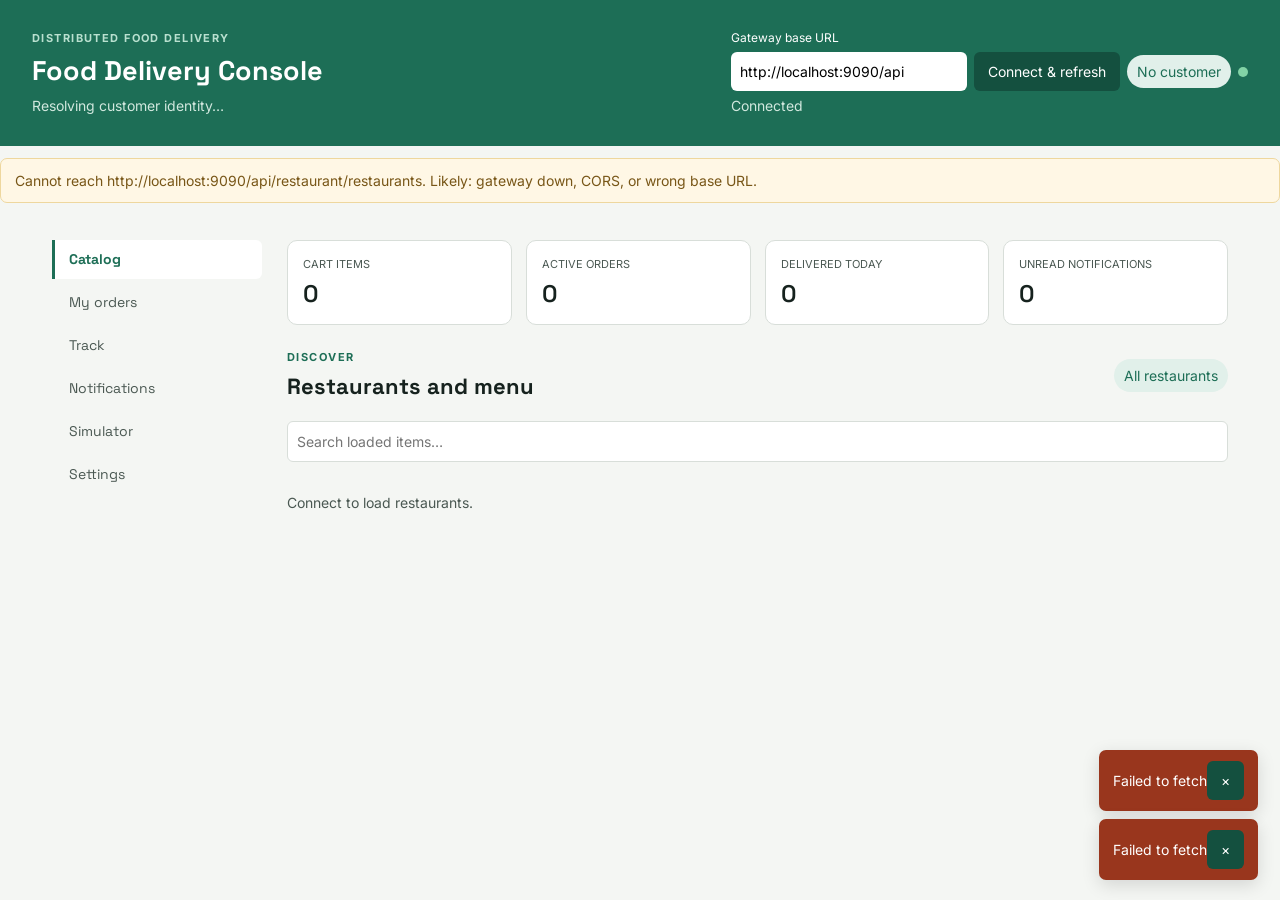
==== Assignment-2/client/index.html @ 1c13940f "Current State" ====
<!doctype html>
<html lang="en">
<head>
  <meta charset="utf-8">
  <meta name="viewport" content="width=device-width, initial-scale=1">
  <title>Food Delivery Console</title>
  <link rel="preconnect" href="https://fonts.googleapis.com">
  <link href="https://fonts.googleapis.com/css2?family=Inter:wght@400;500;600;700&family=Space+Grotesk:wght@500;600;700&display=swap" rel="stylesheet">
  <link rel="stylesheet" href="style.css">
</head>
<body>
  <header class="app-header">
    <div><p class="eyebrow">DISTRIBUTED FOOD DELIVERY</p><h1>Food Delivery Console</h1><p id="customerLine">Resolving customer identity…</p></div>
    <div class="connection">
      <label for="baseUrl">Gateway base URL</label>
      <div class="conn-row"><input id="baseUrl" type="url"><button id="connectBtn">Connect &amp; refresh</button><button id="customerChip" class="chip" title="Customer identity">No customer</button><i id="connDot" class="conn-dot" aria-label="Disconnected"></i></div>
      <p id="connectionState" class="status-msg" role="status"></p>
    </div>
  </header>
  <div id="banner" class="banner" hidden role="alert"></div>
  <main class="layout">
    <aside class="sidebar" aria-label="Console sections">
      <button class="tab active" data-tab="catalog">Catalog</button>
      <button class="tab" data-tab="orders">My orders</button>
      <button class="tab" data-tab="track">Track</button>
      <button class="tab" data-tab="notifications">Notifications <span id="unreadBadge"></span></button>
      <button class="tab" data-tab="simulator">Simulator</button>
      <button class="tab" data-tab="settings">Settings</button>
    </aside>
    <section class="content">
      <div class="stat-grid">
        <article class="stat-card"><span>Cart items</span><strong id="cartStat">0</strong></article>
        <article class="stat-card"><span>Active orders</span><strong id="activeStat">0</strong></article>
        <article class="stat-card"><span>Delivered today</span><strong id="deliveredStat">0</strong></article>
        <article class="stat-card"><span>Unread notifications</span><strong id="unreadStat">0</strong></article>
      </div>
      <section id="panel-catalog" class="panel active">
        <div class="section-heading"><div><p class="eyebrow">DISCOVER</p><h2>Restaurants and menu</h2></div><button id="allRestaurants" class="chip">All restaurants</button></div>
        <div class="filters"><input id="menuSearch" placeholder="Search loaded items…" aria-label="Search loaded menu items"></div>
        <div id="restaurantList" class="card-list"><p class="empty">Connect to load restaurants.</p></div>
        <div id="menuList" class="card-list"></div>
      </section>
      <section id="panel-orders" class="panel">
        <div class="section-heading"><div><p class="eyebrow">HISTORY</p><h2>My orders</h2></div><button id="reloadOrders">Reload</button></div>
        <div id="ordersList" class="card-list"><p class="empty">Resolve a customer to load orders.</p></div>
      </section>
      <section id="panel-track" class="panel">
        <div class="section-heading"><div><p class="eyebrow">LIVE STATUS</p><h2>Track order</h2></div><button id="openSimulator">Open in simulator</button></div>
        <div id="trackView" class="track-view"><p class="empty">Choose an order to begin tracking.</p></div>
      </section>
      <section id="panel-notifications" class="panel">
        <div class="section-heading"><div><p class="eyebrow">INBOX</p><h2>Notifications</h2></div><button id="reloadNotifications">Reload</button></div>
        <div id="notificationsList" class="card-list"><p class="empty">No notifications loaded.</p></div>
      </section>
      <section id="panel-simulator" class="panel">
        <div class="section-heading"><div><p class="eyebrow">DEMO HARNESS</p><h2>Simulator</h2></div><label class="toggle"><input id="autoDrive" type="checkbox"> Auto-drive this order</label></div>
        <p class="banner">Demo harness — stands in for the Restaurant and Driver clients.</p>
        <div class="two-col"><article class="sim-card"><h3>Kitchen</h3><label>Restaurant<select id="simRestaurant"></select></label><div id="kitchenList" class="card-list"><p class="empty">Select a restaurant.</p></div><div class="actions"><button id="markPreparing">Mark preparing</button><button id="markReady">Mark ready</button></div></article>
          <article class="sim-card"><h3>Driver</h3><button id="registerDriver">Register driver</button><div id="driverRoster" class="card-list"></div><div class="actions"><button id="pickupBtn">Pickup</button><button id="completeBtn">Complete</button><button id="failBtn">Fail</button></div><p id="degradedNote" class="muted"></p></article></div>
        <pre id="simLog" class="json-view"></pre>
      </section>
      <section id="panel-settings" class="panel">
        <div class="section-heading"><div><p class="eyebrow">PREFERENCES</p><h2>Settings</h2></div></div>
        <form id="settingsForm" class="stack"><label>Gateway base URL<input id="settingsBaseUrl" type="url"></label><label>Customer ID override<input id="settingsCustomerId" placeholder="Server-generated customer id"></label><label>Poll interval (ms)<input id="settingsPollMs" type="number" min="1000"></label><label><input id="settingsAutoRegister" type="checkbox"> Auto-register demo customer when no id is available</label><label><input id="settingsIdempotency" type="checkbox"> Use idempotency keys for order writes</label><button type="submit">Save settings</button><button type="button" id="resetState">Reset local state</button></form>
        <details><summary>Debug drawer (last 50 requests)</summary><pre id="debugLog" class="json-view"></pre></details>
      </section>
    </section>
  </main>
  <div id="orderSheet" class="sheet" hidden role="dialog" aria-modal="true" aria-labelledby="sheetTitle"><button class="sheet-close" id="closeSheet" aria-label="Close">×</button><h2 id="sheetTitle"></h2><p id="sheetPrice"></p><div class="qty-stepper"><button id="qtyDown">−</button><strong id="qtyValue">1</strong><button id="qtyUp">+</button></div><label>Delivery address<select id="addressSelect"></select></label><fieldset><legend>Payment</legend><label><input type="radio" name="payment" value="SIM_OK" checked> Simulate success</label><label><input type="radio" name="payment" value="SIM_DECLINE"> Simulate decline (AT-2)</label></fieldset><p id="sheetTotal"></p><p id="sheetMessage" class="status-msg"></p><button id="placeOrderBtn">Place order</button></div>
  <div id="errorSheet" class="sheet error-sheet" hidden role="dialog" aria-modal="true"><h2>API contract response needs attention</h2><p id="errorSummary"></p><pre id="errorRaw" class="json-view"></pre><button id="copyError">Copy response</button><button id="retryError">Retry</button><button id="cancelError">Cancel</button></div>
  <div id="toastStack" class="toast-stack" aria-live="polite"></div>
  <script src="app.js"></script>
</body>
</html>
---- Assignment-2/client/style.css ----
:root{--ink:#16221e;--ink-soft:#4a5852;--paper:#f4f6f3;--card:#fff;--line:#d8ded9;--accent:#1d6e56;--accent-dark:#14503f;--available:#1d6e56;--available-bg:#e1f0ea;--loaned:#8a5a12;--loaned-bg:#f9ecd8;--maintenance:#99361d;--maintenance-bg:#fbe6de;--disposed:#5f5e5a;--disposed-bg:#ecebe6}
*{box-sizing:border-box}body{margin:0;background:var(--paper);color:var(--ink);font:14px/1.5 Inter,system-ui,sans-serif}h1,h2,h3,.tab{font-family:"Space Grotesk",Inter,sans-serif}button,input,select{font:inherit}button{border:0;border-radius:6px;padding:9px 14px;background:var(--accent-dark);color:#fff;cursor:pointer}button:disabled{opacity:.45;cursor:not-allowed}.app-header{background:var(--accent);color:#fff;padding:26px 32px;display:flex;justify-content:space-between;gap:24px}.app-header h1{margin:0;font-size:27px}.app-header p{margin:4px 0;color:#d1e8de}.eyebrow{font-size:11px;letter-spacing:.13em;font-weight:700;color:var(--accent);margin:0 0 5px}.app-header .eyebrow{color:#b9e0cf}.connection{min-width:360px}.connection label{font-size:12px}.conn-row{display:flex;gap:7px;margin-top:5px;align-items:center}.conn-row input{min-width:180px;flex:1;padding:9px;border:0;border-radius:6px}.conn-dot{width:10px;height:10px;border-radius:50%;background:#b64839}.conn-dot.connected{background:#82d3a6}.chip{background:var(--available-bg);color:var(--accent);border-radius:18px;padding:6px 10px}.app-header .chip{white-space:nowrap}.layout{display:grid;grid-template-columns:210px 1fr;gap:25px;max-width:1240px;margin:auto;padding:25px 32px}.sidebar{display:flex;flex-direction:column;gap:4px}.tab{background:transparent;color:var(--ink-soft);text-align:left;border-left:3px solid transparent;border-radius:0 6px 6px 0}.tab.active{color:var(--accent);border-left-color:var(--accent);background:#fff;font-weight:700}.tab span{float:right}.content{min-width:0}.stat-grid{display:grid;grid-template-columns:repeat(4,1fr);gap:14px;margin-bottom:24px}.stat-card{background:var(--card);border:1px solid var(--line);border-radius:10px;padding:15px}.stat-card span{display:block;text-transform:uppercase;font-size:11px;color:var(--ink-soft)}.stat-card strong{display:block;font:600 24px "Space Grotesk";margin-top:5px}.panel{display:none}.panel.active{display:block}.section-heading{display:flex;justify-content:space-between;align-items:center;margin-bottom:18px}.section-heading h2{margin:0;font-size:22px}.filters{display:flex;gap:8px;margin-bottom:16px}.filters input,form.stack input,form.stack select,.sim-card select{width:100%;padding:9px;border:1px solid var(--line);border-radius:6px;background:#fff}.card-list{display:flex;flex-direction:column;gap:10px}.asset-card{background:var(--card);border:1px solid var(--line);border-radius:10px;padding:14px}.asset-card.clickable{cursor:pointer}.asset-card.clickable:hover{border-color:var(--accent)}.badge{display:inline-block;border-radius:18px;padding:4px 9px;font-size:11px;font-weight:700;background:var(--available-bg);color:var(--available)}.badge.created{background:#e9f0ff;color:#315fa8}.badge.confirmed{background:#e5efff;color:#2e6ba9}.badge.preparing{background:#fff2dc;color:#a56816}.badge.ready{background:#e7f5df;color:#4e832b}.badge.out_for_delivery{background:#e6f0ff;color:#3d6591}.badge.delivered{background:var(--available-bg);color:var(--available)}.badge.cancelled,.badge.payment-failed{background:var(--maintenance-bg);color:var(--maintenance)}.badge.payment-pending{background:#f1f1ed;color:var(--ink-soft)}.badge.payment-paid{background:var(--available-bg);color:var(--available)}.badge.payment-refunded{background:#eee8fb;color:#7053a1}.empty,.muted{color:var(--ink-soft)}.two-col{display:grid;grid-template-columns:1fr 1fr;gap:16px}.sim-card{background:#fff;border:1px solid var(--line);border-radius:10px;padding:16px}.sim-card h3{margin-top:0}.sim-card>label{display:block;margin-bottom:12px}.actions{display:flex;gap:7px;flex-wrap:wrap;margin-top:12px}.status-msg.ok{color:var(--accent)}.status-msg.err{color:var(--maintenance)}.banner{padding:11px 14px;margin:12px 0;background:#fff7e5;border:1px solid #eed79e;border-radius:7px;color:#785617}.toast-stack{position:fixed;right:22px;bottom:20px;display:flex;flex-direction:column;gap:8px;z-index:5}.toast{background:var(--accent-dark);color:#fff;border-radius:7px;padding:11px 14px;box-shadow:0 5px 18px #0002}.toast.warn{background:#916116}.toast.err{background:var(--maintenance)}.sheet{position:fixed;right:0;top:0;height:100%;width:min(430px,100%);background:#fff;box-shadow:-8px 0 30px #0002;z-index:4;padding:28px;overflow:auto}.sheet-close{float:right;background:transparent;color:var(--ink);font-size:24px;padding:0}.sheet label,.sheet fieldset{display:block;margin:16px 0}.sheet select{width:100%;padding:9px;border:1px solid var(--line);border-radius:6px}.qty-stepper{display:flex;align-items:center;gap:20px;margin:18px 0}.qty-stepper button{font-size:20px;width:38px}.stepper{display:flex;justify-content:space-between;gap:3px;margin:22px 0}.step{flex:1;text-align:center;font-size:11px;color:var(--ink-soft);position:relative}.step:before{content:"";display:block;margin:auto auto 6px;width:18px;height:18px;border-radius:50%;border:2px solid var(--line);background:#fff}.step.done:before{background:var(--accent);border-color:var(--accent)}.step.current:before{border-color:var(--accent);box-shadow:0 0 0 3px var(--available-bg)}.step.cancelled:before{background:var(--maintenance);border-color:var(--maintenance)}.timeline,.feed{border-left:2px solid var(--line);padding-left:14px}.timeline-row,.feed-row{padding:6px 0}.driver-card,.kitchen-row{border:1px solid var(--line);border-radius:7px;padding:10px;margin-top:8px}.json-view{white-space:pre-wrap;overflow:auto;font:12px ui-monospace,monospace}.toggle{color:var(--accent);font-weight:600}form.stack{display:flex;flex-direction:column;gap:12px;max-width:500px}form.stack label{color:var(--ink-soft)}details{margin-top:20px}@media(max-width:900px){.layout{grid-template-columns:1fr;padding:20px}.sidebar{flex-direction:row;overflow:auto}.tab{white-space:nowrap;border-left:0;border-bottom:3px solid transparent}.tab.active{border-bottom-color:var(--accent)}.app-header{display:block}.connection{margin-top:18px}.stat-grid{grid-template-columns:repeat(2,1fr)}}@media(max-width:640px){.app-header{padding:22px 16px}.layout{padding:16px}.two-col{grid-template-columns:1fr}.sheet{width:100%}.stat-grid{grid-template-columns:1fr 1fr}.conn-row{flex-wrap:wrap}.connection{min-width:0}}
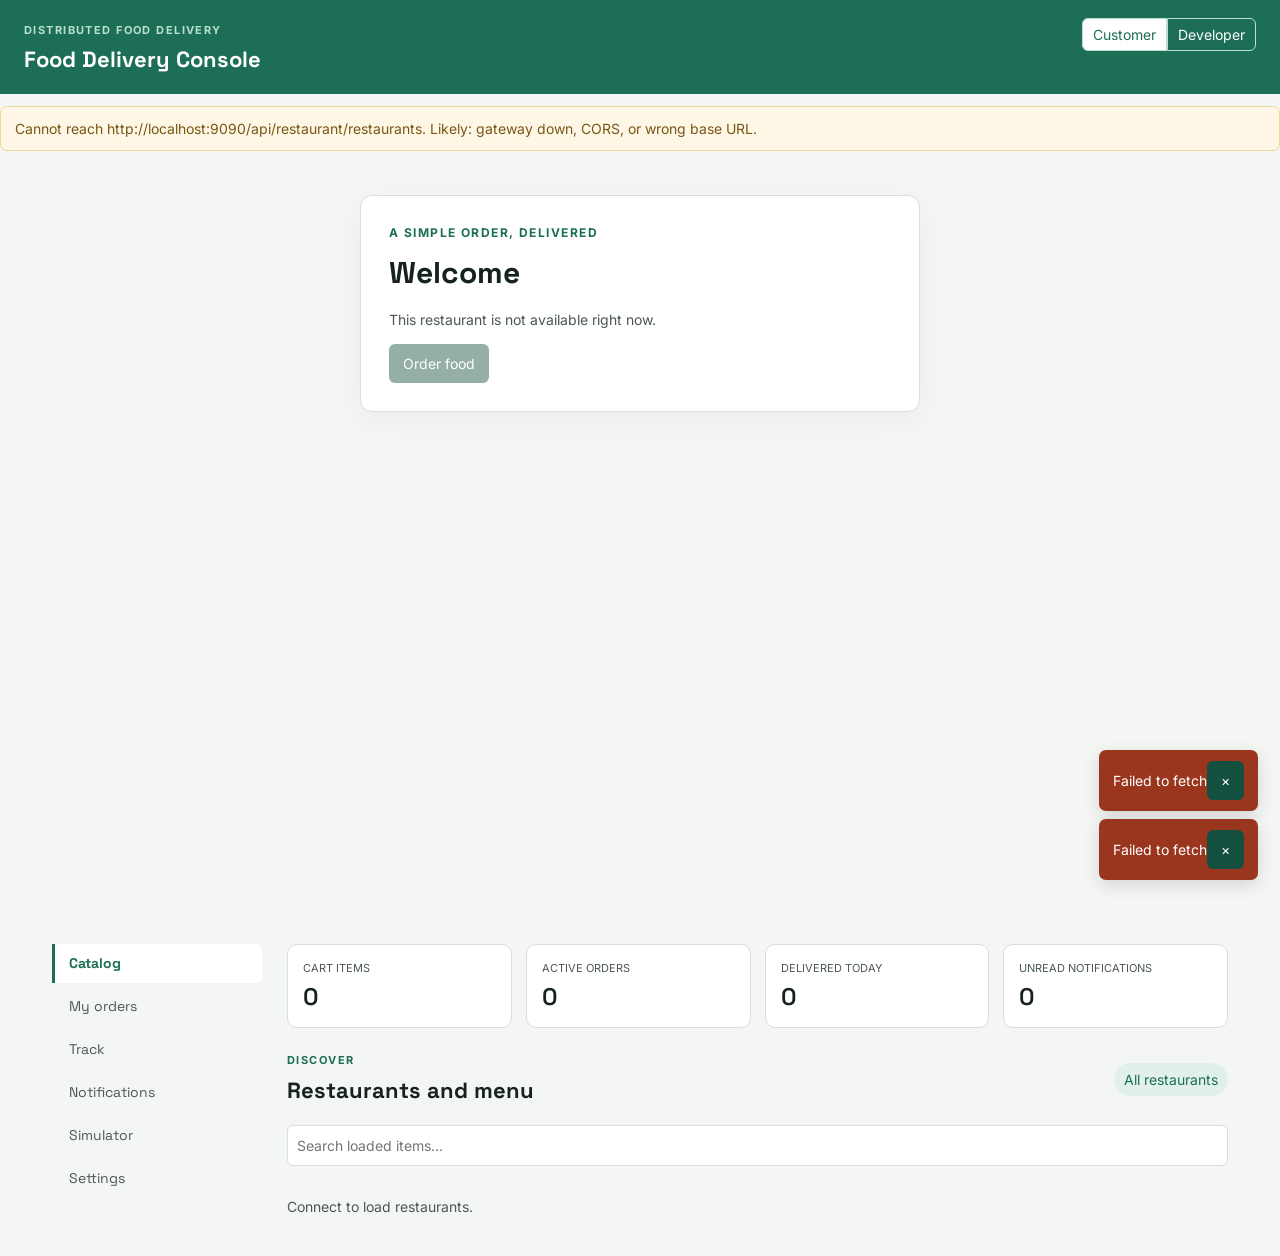
==== commit dc51582a: "Update food delivery client and services Co-authored-by: Copilot <223556219+Copilot@users.noreply.gi" ====
--- a/Assignment-2/client/index.html
+++ b/Assignment-2/client/index.html
@@ -12,13 +12,18 @@
   <header class="app-header">
     <div><p class="eyebrow">DISTRIBUTED FOOD DELIVERY</p><h1>Food Delivery Console</h1><p id="customerLine">Resolving customer identity…</p></div>
     <div class="connection">
+      <div class="mode-toggle" role="group" aria-label="View mode"><button id="customerMode" type="button">Customer</button><button id="developerMode" type="button">Developer</button></div>
       <label for="baseUrl">Gateway base URL</label>
       <div class="conn-row"><input id="baseUrl" type="url"><button id="connectBtn">Connect &amp; refresh</button><button id="customerChip" class="chip" title="Customer identity">No customer</button><i id="connDot" class="conn-dot" aria-label="Disconnected"></i></div>
       <p id="connectionState" class="status-msg" role="status"></p>
     </div>
   </header>
   <div id="banner" class="banner" hidden role="alert"></div>
-  <main class="layout">
+  <main id="customerShell" class="customer-shell" hidden>
+    <section id="customerView" class="customer-view"></section>
+    <div id="customerProgress" class="customer-progress" hidden></div>
+  </main>
+  <main id="developerShell" class="layout">
     <aside class="sidebar" aria-label="Console sections">
       <button class="tab active" data-tab="catalog">Catalog</button>
       <button class="tab" data-tab="orders">My orders</button>
--- a/Assignment-2/client/style.css
+++ b/Assignment-2/client/style.css
@@ -1,2 +1,5 @@
 :root{--ink:#16221e;--ink-soft:#4a5852;--paper:#f4f6f3;--card:#fff;--line:#d8ded9;--accent:#1d6e56;--accent-dark:#14503f;--available:#1d6e56;--available-bg:#e1f0ea;--loaned:#8a5a12;--loaned-bg:#f9ecd8;--maintenance:#99361d;--maintenance-bg:#fbe6de;--disposed:#5f5e5a;--disposed-bg:#ecebe6}
 *{box-sizing:border-box}body{margin:0;background:var(--paper);color:var(--ink);font:14px/1.5 Inter,system-ui,sans-serif}h1,h2,h3,.tab{font-family:"Space Grotesk",Inter,sans-serif}button,input,select{font:inherit}button{border:0;border-radius:6px;padding:9px 14px;background:var(--accent-dark);color:#fff;cursor:pointer}button:disabled{opacity:.45;cursor:not-allowed}.app-header{background:var(--accent);color:#fff;padding:26px 32px;display:flex;justify-content:space-between;gap:24px}.app-header h1{margin:0;font-size:27px}.app-header p{margin:4px 0;color:#d1e8de}.eyebrow{font-size:11px;letter-spacing:.13em;font-weight:700;color:var(--accent);margin:0 0 5px}.app-header .eyebrow{color:#b9e0cf}.connection{min-width:360px}.connection label{font-size:12px}.conn-row{display:flex;gap:7px;margin-top:5px;align-items:center}.conn-row input{min-width:180px;flex:1;padding:9px;border:0;border-radius:6px}.conn-dot{width:10px;height:10px;border-radius:50%;background:#b64839}.conn-dot.connected{background:#82d3a6}.chip{background:var(--available-bg);color:var(--accent);border-radius:18px;padding:6px 10px}.app-header .chip{white-space:nowrap}.layout{display:grid;grid-template-columns:210px 1fr;gap:25px;max-width:1240px;margin:auto;padding:25px 32px}.sidebar{display:flex;flex-direction:column;gap:4px}.tab{background:transparent;color:var(--ink-soft);text-align:left;border-left:3px solid transparent;border-radius:0 6px 6px 0}.tab.active{color:var(--accent);border-left-color:var(--accent);background:#fff;font-weight:700}.tab span{float:right}.content{min-width:0}.stat-grid{display:grid;grid-template-columns:repeat(4,1fr);gap:14px;margin-bottom:24px}.stat-card{background:var(--card);border:1px solid var(--line);border-radius:10px;padding:15px}.stat-card span{display:block;text-transform:uppercase;font-size:11px;color:var(--ink-soft)}.stat-card strong{display:block;font:600 24px "Space Grotesk";margin-top:5px}.panel{display:none}.panel.active{display:block}.section-heading{display:flex;justify-content:space-between;align-items:center;margin-bottom:18px}.section-heading h2{margin:0;font-size:22px}.filters{display:flex;gap:8px;margin-bottom:16px}.filters input,form.stack input,form.stack select,.sim-card select{width:100%;padding:9px;border:1px solid var(--line);border-radius:6px;background:#fff}.card-list{display:flex;flex-direction:column;gap:10px}.asset-card{background:var(--card);border:1px solid var(--line);border-radius:10px;padding:14px}.asset-card.clickable{cursor:pointer}.asset-card.clickable:hover{border-color:var(--accent)}.badge{display:inline-block;border-radius:18px;padding:4px 9px;font-size:11px;font-weight:700;background:var(--available-bg);color:var(--available)}.badge.created{background:#e9f0ff;color:#315fa8}.badge.confirmed{background:#e5efff;color:#2e6ba9}.badge.preparing{background:#fff2dc;color:#a56816}.badge.ready{background:#e7f5df;color:#4e832b}.badge.out_for_delivery{background:#e6f0ff;color:#3d6591}.badge.delivered{background:var(--available-bg);color:var(--available)}.badge.cancelled,.badge.payment-failed{background:var(--maintenance-bg);color:var(--maintenance)}.badge.payment-pending{background:#f1f1ed;color:var(--ink-soft)}.badge.payment-paid{background:var(--available-bg);color:var(--available)}.badge.payment-refunded{background:#eee8fb;color:#7053a1}.empty,.muted{color:var(--ink-soft)}.two-col{display:grid;grid-template-columns:1fr 1fr;gap:16px}.sim-card{background:#fff;border:1px solid var(--line);border-radius:10px;padding:16px}.sim-card h3{margin-top:0}.sim-card>label{display:block;margin-bottom:12px}.actions{display:flex;gap:7px;flex-wrap:wrap;margin-top:12px}.status-msg.ok{color:var(--accent)}.status-msg.err{color:var(--maintenance)}.banner{padding:11px 14px;margin:12px 0;background:#fff7e5;border:1px solid #eed79e;border-radius:7px;color:#785617}.toast-stack{position:fixed;right:22px;bottom:20px;display:flex;flex-direction:column;gap:8px;z-index:5}.toast{background:var(--accent-dark);color:#fff;border-radius:7px;padding:11px 14px;box-shadow:0 5px 18px #0002}.toast.warn{background:#916116}.toast.err{background:var(--maintenance)}.sheet{position:fixed;right:0;top:0;height:100%;width:min(430px,100%);background:#fff;box-shadow:-8px 0 30px #0002;z-index:4;padding:28px;overflow:auto}.sheet-close{float:right;background:transparent;color:var(--ink);font-size:24px;padding:0}.sheet label,.sheet fieldset{display:block;margin:16px 0}.sheet select{width:100%;padding:9px;border:1px solid var(--line);border-radius:6px}.qty-stepper{display:flex;align-items:center;gap:20px;margin:18px 0}.qty-stepper button{font-size:20px;width:38px}.stepper{display:flex;justify-content:space-between;gap:3px;margin:22px 0}.step{flex:1;text-align:center;font-size:11px;color:var(--ink-soft);position:relative}.step:before{content:"";display:block;margin:auto auto 6px;width:18px;height:18px;border-radius:50%;border:2px solid var(--line);background:#fff}.step.done:before{background:var(--accent);border-color:var(--accent)}.step.current:before{border-color:var(--accent);box-shadow:0 0 0 3px var(--available-bg)}.step.cancelled:before{background:var(--maintenance);border-color:var(--maintenance)}.timeline,.feed{border-left:2px solid var(--line);padding-left:14px}.timeline-row,.feed-row{padding:6px 0}.driver-card,.kitchen-row{border:1px solid var(--line);border-radius:7px;padding:10px;margin-top:8px}.json-view{white-space:pre-wrap;overflow:auto;font:12px ui-monospace,monospace}.toggle{color:var(--accent);font-weight:600}form.stack{display:flex;flex-direction:column;gap:12px;max-width:500px}form.stack label{color:var(--ink-soft)}details{margin-top:20px}@media(max-width:900px){.layout{grid-template-columns:1fr;padding:20px}.sidebar{flex-direction:row;overflow:auto}.tab{white-space:nowrap;border-left:0;border-bottom:3px solid transparent}.tab.active{border-bottom-color:var(--accent)}.app-header{display:block}.connection{margin-top:18px}.stat-grid{grid-template-columns:repeat(2,1fr)}}@media(max-width:640px){.app-header{padding:22px 16px}.layout{padding:16px}.two-col{grid-template-columns:1fr}.sheet{width:100%}.stat-grid{grid-template-columns:1fr 1fr}.conn-row{flex-wrap:wrap}.connection{min-width:0}}
+.mode-toggle{display:flex;justify-content:flex-end;margin-bottom:8px}.mode-toggle button{border:1px solid #b9e0cf;border-radius:0;padding:5px 10px;background:transparent;color:#fff}.mode-toggle button:first-child{border-radius:6px 0 0 6px}.mode-toggle button:last-child{border-radius:0 6px 6px 0}.mode-toggle button.active{background:#fff;color:var(--accent)}
+.customer-mode .app-header{padding:18px 24px}.customer-mode .app-header h1{font-size:22px}.customer-mode #customerLine,.customer-mode .connection>label,.customer-mode .connection>.conn-row,.customer-mode #connectionState{display:none}.customer-mode .connection{min-width:0}.customer-mode .mode-toggle{margin:0}.customer-mode .customer-chip{display:none}
+.customer-shell{min-height:calc(100vh - 144px);padding:32px 18px 88px;background:var(--paper)}.customer-view{max-width:560px;margin:0 auto;animation:customer-in .22s ease}.customer-view.leaving{animation:customer-out .22s ease}.customer-card{background:var(--card);border:1px solid var(--line);border-radius:12px;padding:28px;box-shadow:0 8px 30px #16221e0b}.customer-card h2{font-size:30px;margin:8px 0}.customer-card h3{margin-top:0}.customer-card p{color:var(--ink-soft)}.customer-brand{color:var(--accent);font-size:12px;font-weight:700;letter-spacing:.12em}.customer-menu{display:grid;gap:10px}.customer-item{display:flex;justify-content:space-between;align-items:center;text-align:left;background:#fff;color:var(--ink);border:1px solid var(--line);border-radius:9px;padding:15px}.customer-item:hover{border-color:var(--accent)}.customer-item.unavailable{opacity:.45;cursor:not-allowed}.customer-checkout{display:grid;gap:14px}.customer-checkout label{display:grid;gap:5px;color:var(--ink-soft)}.customer-checkout select{padding:10px;border:1px solid var(--line);border-radius:6px;background:#fff}.customer-choice{display:flex;gap:12px;flex-wrap:wrap}.customer-choice label{display:block;border:1px solid var(--line);padding:10px;border-radius:7px;color:var(--ink)}.customer-actions{display:flex;gap:9px;flex-wrap:wrap;margin-top:20px}.customer-progress{position:fixed;left:0;right:0;bottom:0;background:#fff;border-top:1px solid var(--line);padding:10px 18px;z-index:3}.customer-progress-inner{max-width:560px;margin:auto}.customer-progress-label{display:flex;justify-content:space-between;color:var(--ink-soft);font-size:12px}.progress-track{height:5px;background:var(--line);border-radius:5px;margin-top:6px;overflow:hidden}.progress-fill{height:100%;background:var(--accent);transition:width .22s ease}.customer-toast{margin-top:16px;padding:11px;background:var(--available-bg);color:var(--accent-dark);border-radius:7px}@keyframes customer-in{from{opacity:0;transform:translateX(18px)}to{opacity:1;transform:none}}@keyframes customer-out{to{opacity:0;transform:translateX(-18px)}}@media(prefers-reduced-motion:reduce){.customer-view,.progress-fill{animation:none;transition:none}}@media(max-width:640px){.customer-shell{padding:18px 12px 86px}.customer-card{padding:21px}.customer-card h2{font-size:25px}}
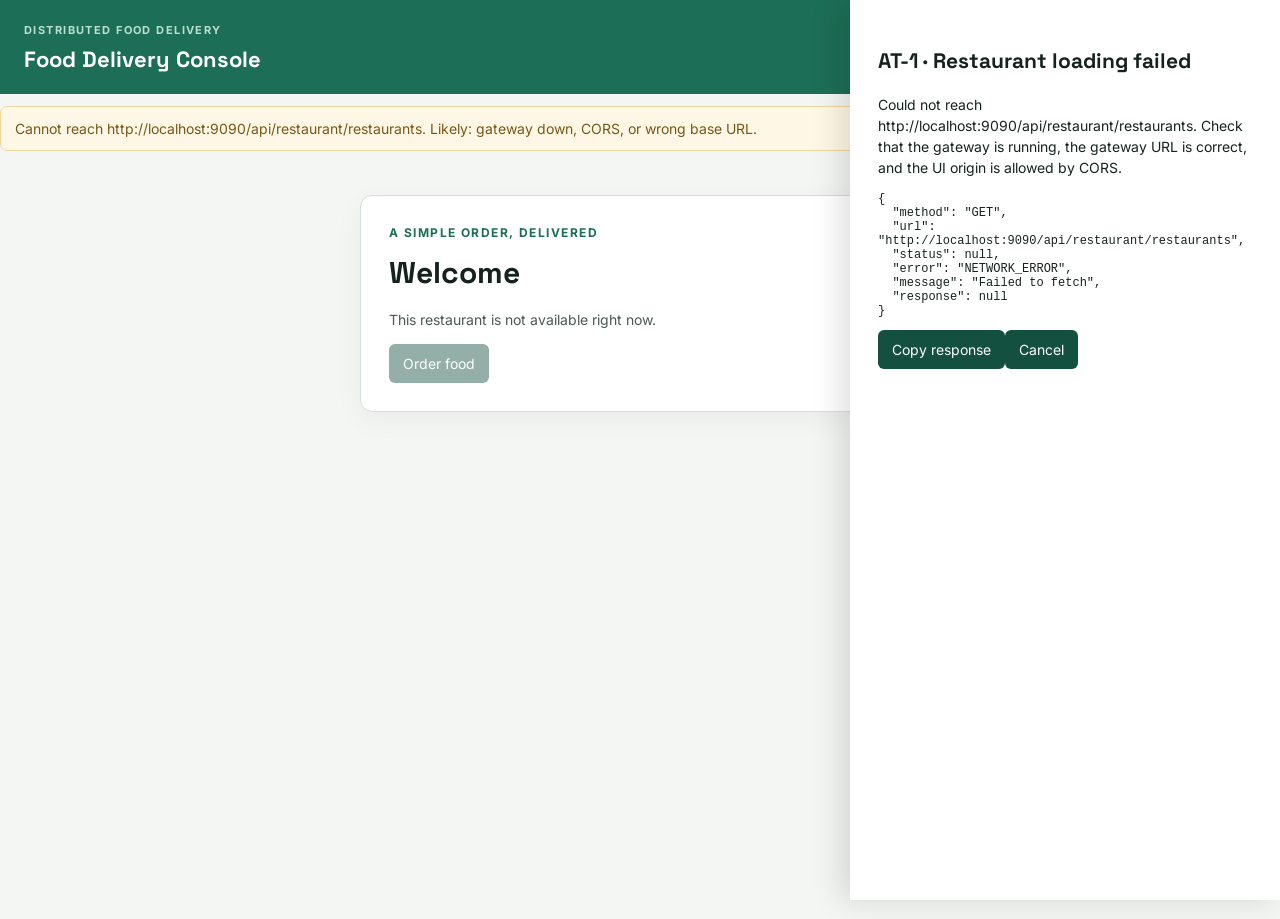
==== commit 965b4cc1: "Further refinement necessary" ====
--- a/Assignment-2/client/index.html
+++ b/Assignment-2/client/index.html
@@ -72,7 +72,7 @@
     </section>
   </main>
   <div id="orderSheet" class="sheet" hidden role="dialog" aria-modal="true" aria-labelledby="sheetTitle"><button class="sheet-close" id="closeSheet" aria-label="Close">×</button><h2 id="sheetTitle"></h2><p id="sheetPrice"></p><div class="qty-stepper"><button id="qtyDown">−</button><strong id="qtyValue">1</strong><button id="qtyUp">+</button></div><label>Delivery address<select id="addressSelect"></select></label><fieldset><legend>Payment</legend><label><input type="radio" name="payment" value="SIM_OK" checked> Simulate success</label><label><input type="radio" name="payment" value="SIM_DECLINE"> Simulate decline (AT-2)</label></fieldset><p id="sheetTotal"></p><p id="sheetMessage" class="status-msg"></p><button id="placeOrderBtn">Place order</button></div>
-  <div id="errorSheet" class="sheet error-sheet" hidden role="dialog" aria-modal="true"><h2>API contract response needs attention</h2><p id="errorSummary"></p><pre id="errorRaw" class="json-view"></pre><button id="copyError">Copy response</button><button id="retryError">Retry</button><button id="cancelError">Cancel</button></div>
+  <div id="errorSheet" class="sheet error-sheet" hidden role="dialog" aria-modal="true"><h2 id="errorTitle">API response needs attention</h2><p id="errorSummary"></p><pre id="errorRaw" class="json-view"></pre><button id="copyError">Copy response</button><button id="retryError">Retry</button><button id="cancelError">Cancel</button></div>
   <div id="toastStack" class="toast-stack" aria-live="polite"></div>
   <script src="app.js"></script>
 </body>
--- a/Assignment-2/client/style.css
+++ b/Assignment-2/client/style.css
@@ -2,4 +2,5 @@
 *{box-sizing:border-box}body{margin:0;background:var(--paper);color:var(--ink);font:14px/1.5 Inter,system-ui,sans-serif}h1,h2,h3,.tab{font-family:"Space Grotesk",Inter,sans-serif}button,input,select{font:inherit}button{border:0;border-radius:6px;padding:9px 14px;background:var(--accent-dark);color:#fff;cursor:pointer}button:disabled{opacity:.45;cursor:not-allowed}.app-header{background:var(--accent);color:#fff;padding:26px 32px;display:flex;justify-content:space-between;gap:24px}.app-header h1{margin:0;font-size:27px}.app-header p{margin:4px 0;color:#d1e8de}.eyebrow{font-size:11px;letter-spacing:.13em;font-weight:700;color:var(--accent);margin:0 0 5px}.app-header .eyebrow{color:#b9e0cf}.connection{min-width:360px}.connection label{font-size:12px}.conn-row{display:flex;gap:7px;margin-top:5px;align-items:center}.conn-row input{min-width:180px;flex:1;padding:9px;border:0;border-radius:6px}.conn-dot{width:10px;height:10px;border-radius:50%;background:#b64839}.conn-dot.connected{background:#82d3a6}.chip{background:var(--available-bg);color:var(--accent);border-radius:18px;padding:6px 10px}.app-header .chip{white-space:nowrap}.layout{display:grid;grid-template-columns:210px 1fr;gap:25px;max-width:1240px;margin:auto;padding:25px 32px}.sidebar{display:flex;flex-direction:column;gap:4px}.tab{background:transparent;color:var(--ink-soft);text-align:left;border-left:3px solid transparent;border-radius:0 6px 6px 0}.tab.active{color:var(--accent);border-left-color:var(--accent);background:#fff;font-weight:700}.tab span{float:right}.content{min-width:0}.stat-grid{display:grid;grid-template-columns:repeat(4,1fr);gap:14px;margin-bottom:24px}.stat-card{background:var(--card);border:1px solid var(--line);border-radius:10px;padding:15px}.stat-card span{display:block;text-transform:uppercase;font-size:11px;color:var(--ink-soft)}.stat-card strong{display:block;font:600 24px "Space Grotesk";margin-top:5px}.panel{display:none}.panel.active{display:block}.section-heading{display:flex;justify-content:space-between;align-items:center;margin-bottom:18px}.section-heading h2{margin:0;font-size:22px}.filters{display:flex;gap:8px;margin-bottom:16px}.filters input,form.stack input,form.stack select,.sim-card select{width:100%;padding:9px;border:1px solid var(--line);border-radius:6px;background:#fff}.card-list{display:flex;flex-direction:column;gap:10px}.asset-card{background:var(--card);border:1px solid var(--line);border-radius:10px;padding:14px}.asset-card.clickable{cursor:pointer}.asset-card.clickable:hover{border-color:var(--accent)}.badge{display:inline-block;border-radius:18px;padding:4px 9px;font-size:11px;font-weight:700;background:var(--available-bg);color:var(--available)}.badge.created{background:#e9f0ff;color:#315fa8}.badge.confirmed{background:#e5efff;color:#2e6ba9}.badge.preparing{background:#fff2dc;color:#a56816}.badge.ready{background:#e7f5df;color:#4e832b}.badge.out_for_delivery{background:#e6f0ff;color:#3d6591}.badge.delivered{background:var(--available-bg);color:var(--available)}.badge.cancelled,.badge.payment-failed{background:var(--maintenance-bg);color:var(--maintenance)}.badge.payment-pending{background:#f1f1ed;color:var(--ink-soft)}.badge.payment-paid{background:var(--available-bg);color:var(--available)}.badge.payment-refunded{background:#eee8fb;color:#7053a1}.empty,.muted{color:var(--ink-soft)}.two-col{display:grid;grid-template-columns:1fr 1fr;gap:16px}.sim-card{background:#fff;border:1px solid var(--line);border-radius:10px;padding:16px}.sim-card h3{margin-top:0}.sim-card>label{display:block;margin-bottom:12px}.actions{display:flex;gap:7px;flex-wrap:wrap;margin-top:12px}.status-msg.ok{color:var(--accent)}.status-msg.err{color:var(--maintenance)}.banner{padding:11px 14px;margin:12px 0;background:#fff7e5;border:1px solid #eed79e;border-radius:7px;color:#785617}.toast-stack{position:fixed;right:22px;bottom:20px;display:flex;flex-direction:column;gap:8px;z-index:5}.toast{background:var(--accent-dark);color:#fff;border-radius:7px;padding:11px 14px;box-shadow:0 5px 18px #0002}.toast.warn{background:#916116}.toast.err{background:var(--maintenance)}.sheet{position:fixed;right:0;top:0;height:100%;width:min(430px,100%);background:#fff;box-shadow:-8px 0 30px #0002;z-index:4;padding:28px;overflow:auto}.sheet-close{float:right;background:transparent;color:var(--ink);font-size:24px;padding:0}.sheet label,.sheet fieldset{display:block;margin:16px 0}.sheet select{width:100%;padding:9px;border:1px solid var(--line);border-radius:6px}.qty-stepper{display:flex;align-items:center;gap:20px;margin:18px 0}.qty-stepper button{font-size:20px;width:38px}.stepper{display:flex;justify-content:space-between;gap:3px;margin:22px 0}.step{flex:1;text-align:center;font-size:11px;color:var(--ink-soft);position:relative}.step:before{content:"";display:block;margin:auto auto 6px;width:18px;height:18px;border-radius:50%;border:2px solid var(--line);background:#fff}.step.done:before{background:var(--accent);border-color:var(--accent)}.step.current:before{border-color:var(--accent);box-shadow:0 0 0 3px var(--available-bg)}.step.cancelled:before{background:var(--maintenance);border-color:var(--maintenance)}.timeline,.feed{border-left:2px solid var(--line);padding-left:14px}.timeline-row,.feed-row{padding:6px 0}.driver-card,.kitchen-row{border:1px solid var(--line);border-radius:7px;padding:10px;margin-top:8px}.json-view{white-space:pre-wrap;overflow:auto;font:12px ui-monospace,monospace}.toggle{color:var(--accent);font-weight:600}form.stack{display:flex;flex-direction:column;gap:12px;max-width:500px}form.stack label{color:var(--ink-soft)}details{margin-top:20px}@media(max-width:900px){.layout{grid-template-columns:1fr;padding:20px}.sidebar{flex-direction:row;overflow:auto}.tab{white-space:nowrap;border-left:0;border-bottom:3px solid transparent}.tab.active{border-bottom-color:var(--accent)}.app-header{display:block}.connection{margin-top:18px}.stat-grid{grid-template-columns:repeat(2,1fr)}}@media(max-width:640px){.app-header{padding:22px 16px}.layout{padding:16px}.two-col{grid-template-columns:1fr}.sheet{width:100%}.stat-grid{grid-template-columns:1fr 1fr}.conn-row{flex-wrap:wrap}.connection{min-width:0}}
 .mode-toggle{display:flex;justify-content:flex-end;margin-bottom:8px}.mode-toggle button{border:1px solid #b9e0cf;border-radius:0;padding:5px 10px;background:transparent;color:#fff}.mode-toggle button:first-child{border-radius:6px 0 0 6px}.mode-toggle button:last-child{border-radius:0 6px 6px 0}.mode-toggle button.active{background:#fff;color:var(--accent)}
 .customer-mode .app-header{padding:18px 24px}.customer-mode .app-header h1{font-size:22px}.customer-mode #customerLine,.customer-mode .connection>label,.customer-mode .connection>.conn-row,.customer-mode #connectionState{display:none}.customer-mode .connection{min-width:0}.customer-mode .mode-toggle{margin:0}.customer-mode .customer-chip{display:none}
+#customerShell[hidden],#developerShell[hidden]{display:none!important}
 .customer-shell{min-height:calc(100vh - 144px);padding:32px 18px 88px;background:var(--paper)}.customer-view{max-width:560px;margin:0 auto;animation:customer-in .22s ease}.customer-view.leaving{animation:customer-out .22s ease}.customer-card{background:var(--card);border:1px solid var(--line);border-radius:12px;padding:28px;box-shadow:0 8px 30px #16221e0b}.customer-card h2{font-size:30px;margin:8px 0}.customer-card h3{margin-top:0}.customer-card p{color:var(--ink-soft)}.customer-brand{color:var(--accent);font-size:12px;font-weight:700;letter-spacing:.12em}.customer-menu{display:grid;gap:10px}.customer-item{display:flex;justify-content:space-between;align-items:center;text-align:left;background:#fff;color:var(--ink);border:1px solid var(--line);border-radius:9px;padding:15px}.customer-item:hover{border-color:var(--accent)}.customer-item.unavailable{opacity:.45;cursor:not-allowed}.customer-checkout{display:grid;gap:14px}.customer-checkout label{display:grid;gap:5px;color:var(--ink-soft)}.customer-checkout select{padding:10px;border:1px solid var(--line);border-radius:6px;background:#fff}.customer-choice{display:flex;gap:12px;flex-wrap:wrap}.customer-choice label{display:block;border:1px solid var(--line);padding:10px;border-radius:7px;color:var(--ink)}.customer-actions{display:flex;gap:9px;flex-wrap:wrap;margin-top:20px}.customer-progress{position:fixed;left:0;right:0;bottom:0;background:#fff;border-top:1px solid var(--line);padding:10px 18px;z-index:3}.customer-progress-inner{max-width:560px;margin:auto}.customer-progress-label{display:flex;justify-content:space-between;color:var(--ink-soft);font-size:12px}.progress-track{height:5px;background:var(--line);border-radius:5px;margin-top:6px;overflow:hidden}.progress-fill{height:100%;background:var(--accent);transition:width .22s ease}.customer-toast{margin-top:16px;padding:11px;background:var(--available-bg);color:var(--accent-dark);border-radius:7px}@keyframes customer-in{from{opacity:0;transform:translateX(18px)}to{opacity:1;transform:none}}@keyframes customer-out{to{opacity:0;transform:translateX(-18px)}}@media(prefers-reduced-motion:reduce){.customer-view,.progress-fill{animation:none;transition:none}}@media(max-width:640px){.customer-shell{padding:18px 12px 86px}.customer-card{padding:21px}.customer-card h2{font-size:25px}}
